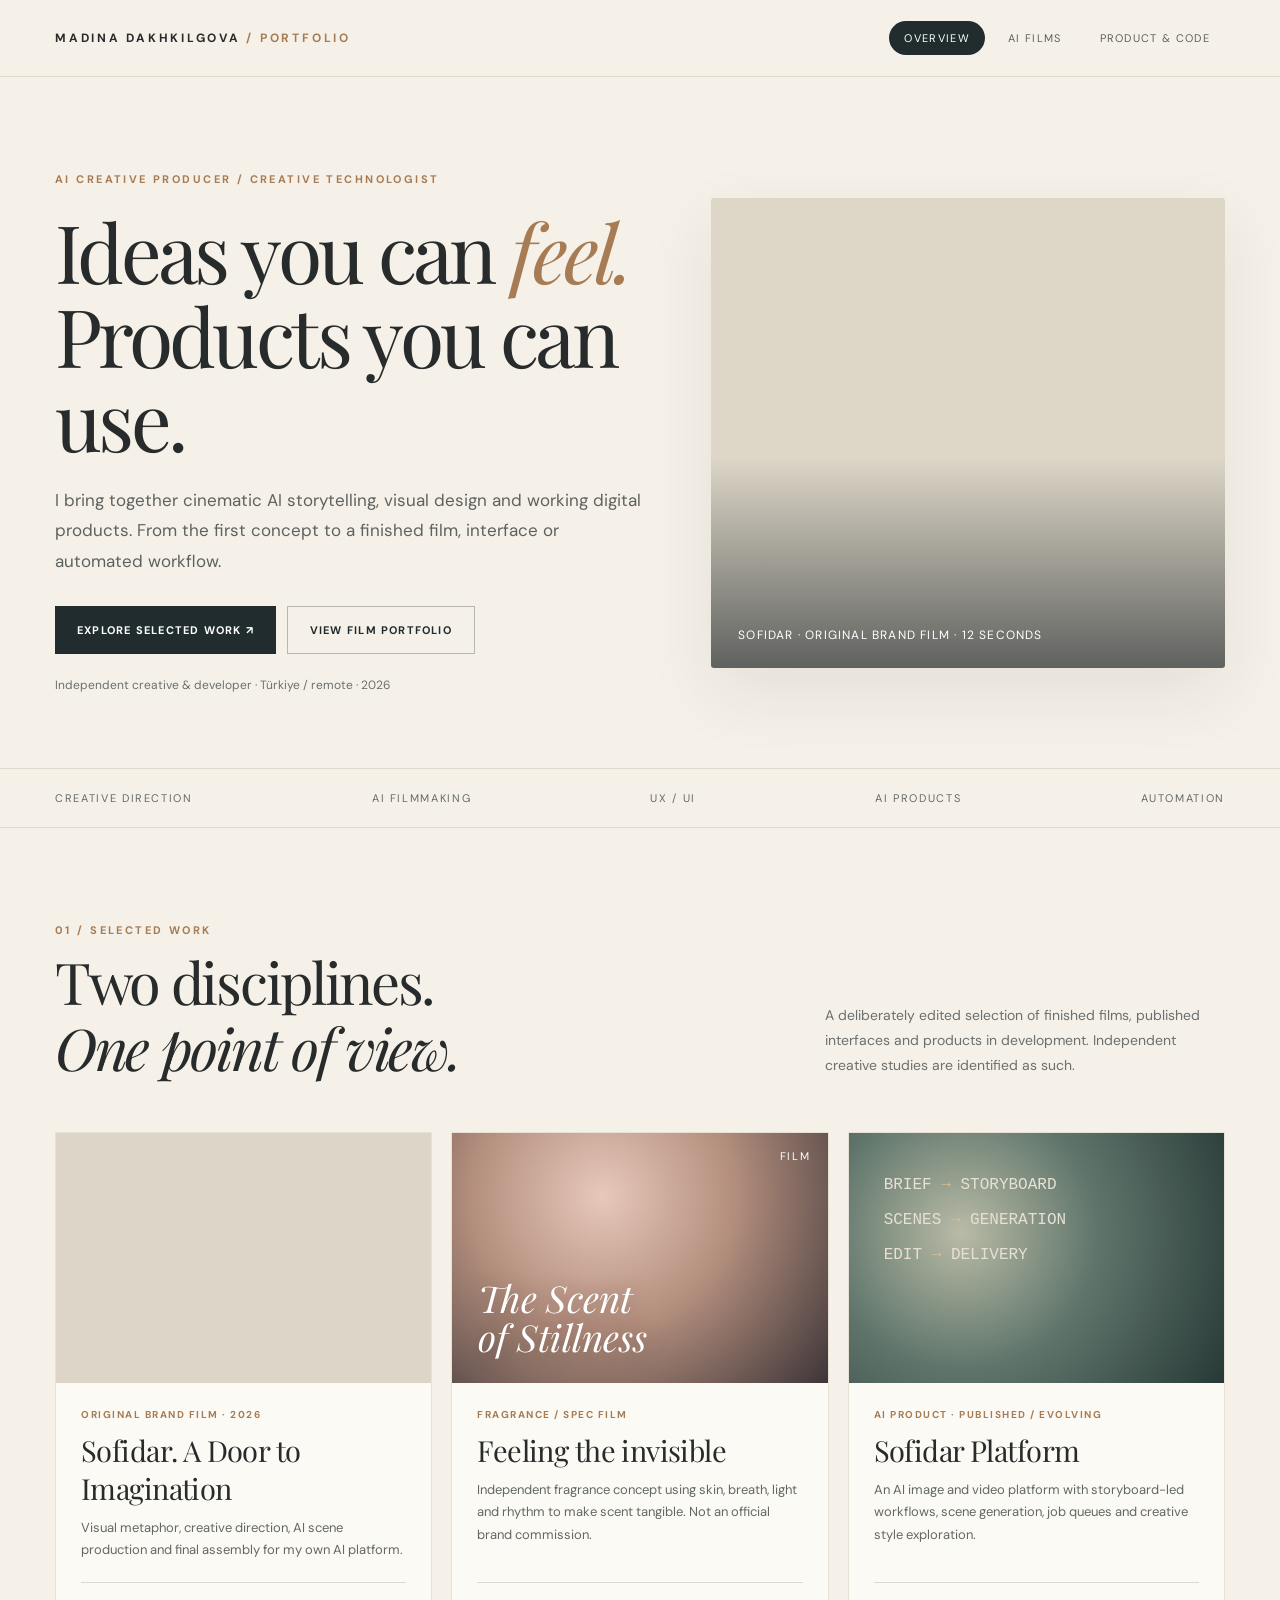
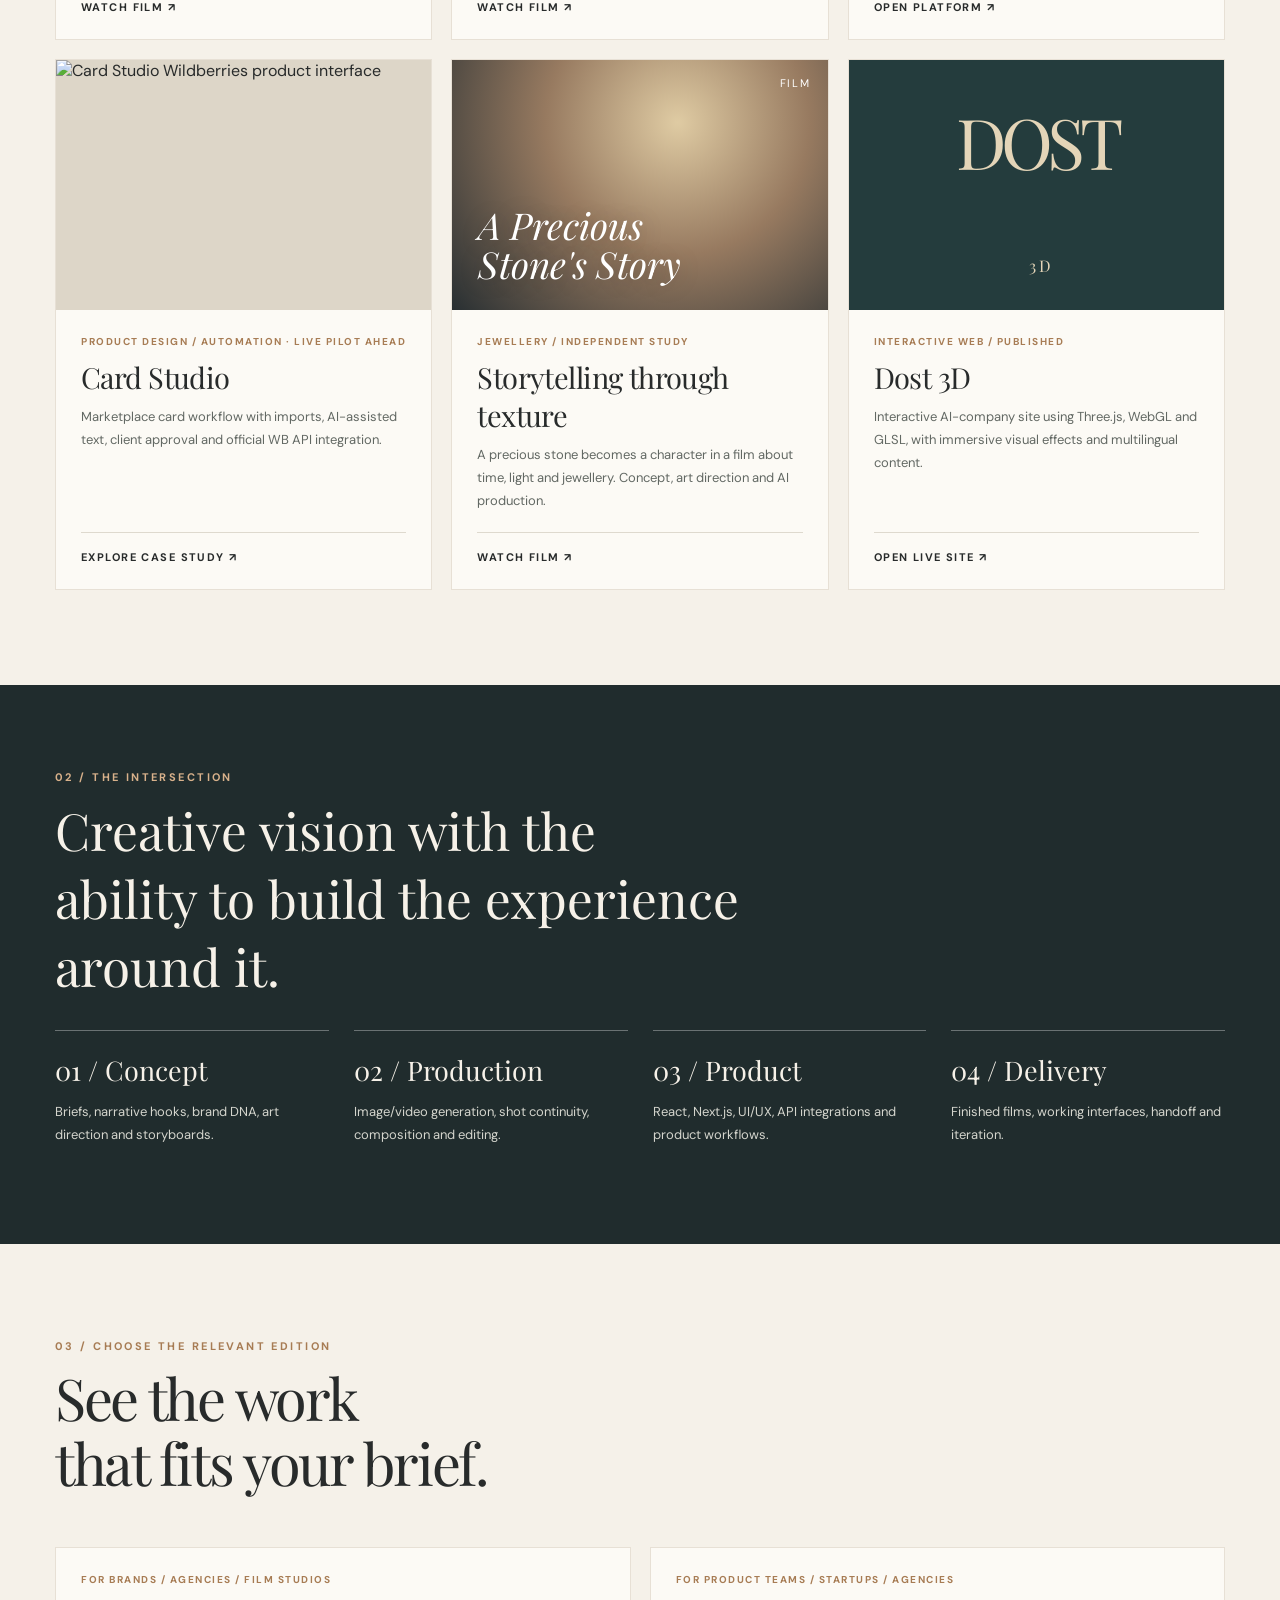
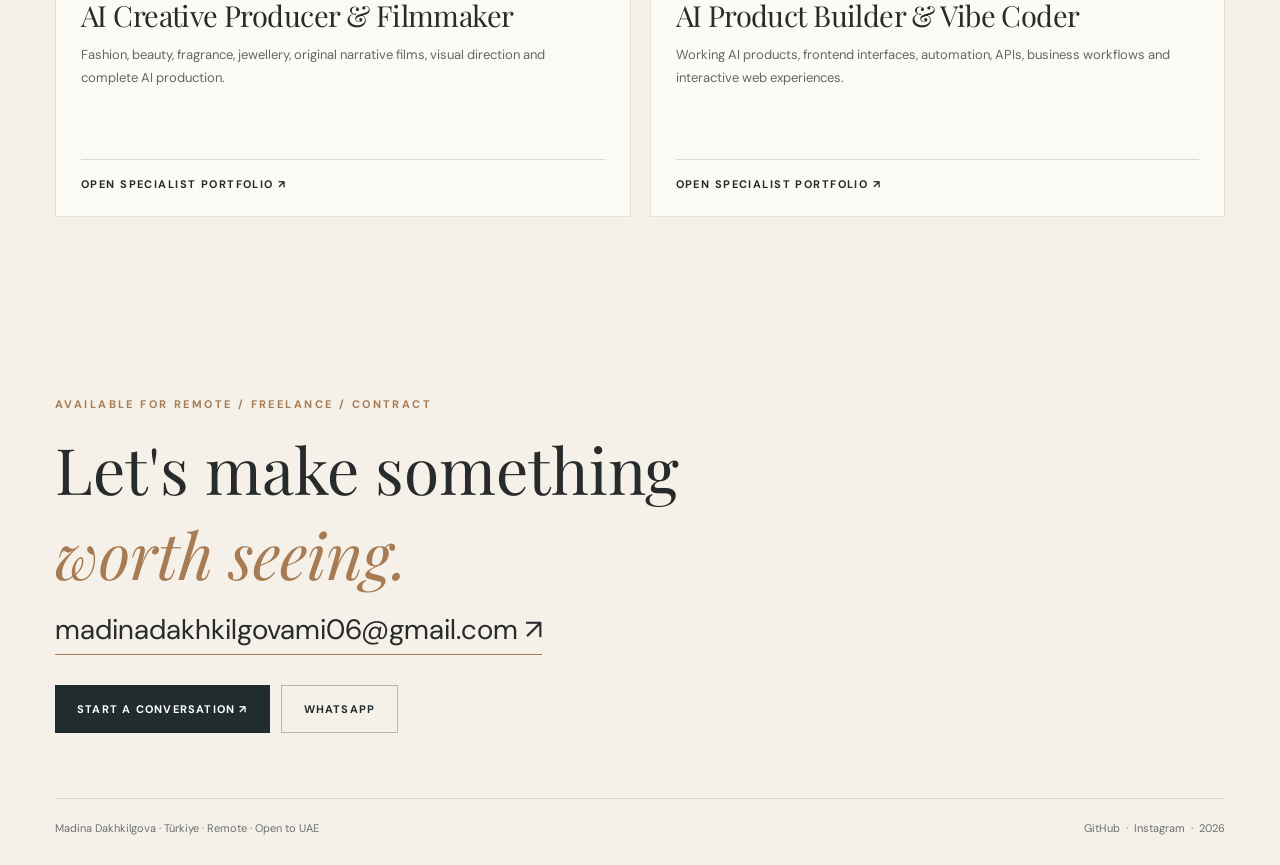
==== portfolio-kit/index.html @ c739332a "Add application-ready portfolio editions: portfolio-kit/index.html" ====
<!doctype html><html lang="en"><head><meta charset="utf-8"><meta name="viewport" content="width=device-width,initial-scale=1"><title>Creative Technologist & AI Creative Producer | Madina Dakhkilgova</title><meta name="description" content="AI films, brand visuals and real AI-powered products, by Madina Dakhkilgova."><meta property="og:title" content="Creative Technologist & AI Creative Producer — Madina Dakhkilgova"><meta property="og:description" content="AI films, brand visuals and real AI-powered products, by Madina Dakhkilgova."><meta name="theme-color" content="#f5f1e9"><link rel="stylesheet" href="style.css"></head><body><header class="top"><div class="wrap"><a class="brand" href="index.html">MADINA DAKHKILGOVA<span style="color:#a77c54"> / PORTFOLIO</span></a><nav class="nav" aria-label="Portfolio editions"><a class="active" href="index.html">Overview</a><a class="" href="films.html">AI Films</a><a class="" href="tech.html">Product & Code</a></nav></div></header>
<main><section class="hero"><div class="wrap hero-grid"><div><div class="eyebrow">AI Creative Producer / Creative Technologist</div><h1>Ideas you can <em>feel.</em><br>Products you can use.</h1><p class="lede">I bring together cinematic AI storytelling, visual design and working digital products. From the first concept to a finished film, interface or automated workflow.</p><div class="actions"><a class="btn" href="#work">Explore selected work ↗</a><a class="btn secondary" href="films.html">View film portfolio</a></div><div class="small">Independent creative & developer · Türkiye / remote · 2026</div></div><div class="hero-media"><video src="https://madina-di.github.io/sofiere-studio/media/sofidar-door.mp4" autoplay muted loop playsinline preload="metadata" aria-label="Sofidar original brand film"></video><div class="media-caption">SOFIDAR · ORIGINAL BRAND FILM · 12 SECONDS</div></div></div></section>
<div class="strip"><div class="wrap"><span>Creative direction</span><span>AI filmmaking</span><span>UX / UI</span><span>AI products</span><span>Automation</span></div></div>
<section class="section" id="work"><div class="wrap"><div class="section-head"><div><div class="eyebrow">01 / Selected work</div><h2>Two disciplines.<br><em>One point of view.</em></h2></div><p class="section-desc">A deliberately edited selection of finished films, published interfaces and products in development. Independent creative studies are identified as such.</p></div><div class="cards">
<article class="card"><div class="art"><video src="https://madina-di.github.io/sofiere-studio/media/sofidar-door.mp4" autoplay muted loop playsinline preload="metadata"></video></div><div class="card-content"><div class="type">Original brand film · 2026</div><h3>Sofidar. A Door to Imagination</h3><p>Visual metaphor, creative direction, AI scene production and final assembly for my own AI platform.</p><a class="link" href="https://madina-di.github.io/sofiere-studio/media/sofidar-door.mp4" target="_blank" rel="noopener">Watch film</a></div></article>
<article class="card"><div class="art rose"><span class="art-label">The Scent<br>of Stillness</span><span class="corner">FILM</span></div><div class="card-content"><div class="type">Fragrance / spec film</div><h3>Feeling the invisible</h3><p>Independent fragrance concept using skin, breath, light and rhythm to make scent tangible. Not an official brand commission.</p><a class="link" href="https://www.instagram.com/sofiere__studio/reel/DfQQac2q9MK/" target="_blank" rel="noopener">Watch film</a></div></article>
<article class="card"><div class="art olive"><div class="code-lines">BRIEF <span>→</span> STORYBOARD<br>SCENES <span>→</span> GENERATION<br>EDIT <span>→</span> DELIVERY</div></div><div class="card-content"><div class="type">AI product · published / evolving</div><h3>Sofidar Platform</h3><p>An AI image and video platform with storyboard-led workflows, scene generation, job queues and creative style exploration.</p><a class="link" href="https://sofidar.com/" target="_blank" rel="noopener">Open platform</a></div></article>
<article class="card"><div class="art"><img loading="lazy" src="https://madina-portfolio-sage.vercel.app/image/card-studio-v2-catalog.jpg" alt="Card Studio Wildberries product interface"></div><div class="card-content"><div class="type">Product design / automation · live pilot ahead</div><h3>Card Studio</h3><p>Marketplace card workflow with imports, AI-assisted text, client approval and official WB API integration.</p><a class="link" href="https://madina-portfolio-sage.vercel.app/case-card-studio.html" target="_blank" rel="noopener">Explore case study</a></div></article>
<article class="card"><div class="art gold"><span class="art-label">A Precious<br>Stone's Story</span><span class="corner">FILM</span></div><div class="card-content"><div class="type">Jewellery / independent study</div><h3>Storytelling through texture</h3><p>A precious stone becomes a character in a film about time, light and jewellery. Concept, art direction and AI production.</p><a class="link" href="https://www.instagram.com/sofiere__studio/reel/DfU1xyRR1XA/" target="_blank" rel="noopener">Watch film</a></div></article>
<article class="card"><div class="art dark"><div class="logo-card">DOST<span style="font-size:16px;letter-spacing:.2em;margin-left:10px">3D</span></div></div><div class="card-content"><div class="type">Interactive web / published</div><h3>Dost 3D</h3><p>Interactive AI-company site using Three.js, WebGL and GLSL, with immersive visual effects and multilingual content.</p><a class="link" href="https://madina-di.github.io/dostik-site-3d/" target="_blank" rel="noopener">Open live site</a></div></article>
</div></div></section>
<section class="panel"><div class="wrap"><div class="eyebrow">02 / The intersection</div><h2>Creative vision with the ability to build the experience around it.</h2><div class="process"><div class="step"><b>01 / Concept</b><p>Briefs, narrative hooks, brand DNA, art direction and storyboards.</p></div><div class="step"><b>02 / Production</b><p>Image/video generation, shot continuity, composition and editing.</p></div><div class="step"><b>03 / Product</b><p>React, Next.js, UI/UX, API integrations and product workflows.</p></div><div class="step"><b>04 / Delivery</b><p>Finished films, working interfaces, handoff and iteration.</p></div></div></div></section>
<section class="section"><div class="wrap"><div class="section-head"><div><div class="eyebrow">03 / Choose the relevant edition</div><h2>See the work<br>that fits your brief.</h2></div></div><div class="cards" style="grid-template-columns:repeat(2,minmax(0,1fr))"><article class="card" style="min-height:270px"><div class="card-content"><div class="type">For brands / agencies / film studios</div><h3>AI Creative Producer & Filmmaker</h3><p>Fashion, beauty, fragrance, jewellery, original narrative films, visual direction and complete AI production.</p><a class="link" href="films.html">Open specialist portfolio</a></div></article><article class="card" style="min-height:270px"><div class="card-content"><div class="type">For product teams / startups / agencies</div><h3>AI Product Builder & Vibe Coder</h3><p>Working AI products, frontend interfaces, automation, APIs, business workflows and interactive web experiences.</p><a class="link" href="tech.html">Open specialist portfolio</a></div></article></div></div></section></main><footer class="footer" id="contact"><div class="wrap"><div class="eyebrow">Available for remote / freelance / contract</div><h2>Let's make something<br><em style="color:#a77c54">worth seeing.</em></h2><a class="email" href="mailto:madinadakhkilgovami06@gmail.com">madinadakhkilgovami06@gmail.com ↗</a><div class="actions"><a class="btn" href="mailto:madinadakhkilgovami06@gmail.com?subject=Project%20inquiry%20-%20Madina%20Dakhkilgova">Start a conversation ↗</a><a class="btn secondary" href="https://wa.me/19162250794" target="_blank" rel="noopener">WhatsApp</a></div><div class="footline"><span>Madina Dakhkilgova · Türkiye · Remote · Open to UAE</span><span><a href="https://github.com/Madina-DI" target="_blank" rel="noopener">GitHub</a> &nbsp;·&nbsp; <a href="https://www.instagram.com/sofiere__studio/" target="_blank" rel="noopener">Instagram</a> &nbsp;·&nbsp; 2026</span></div></div></footer></body></html>
---- portfolio-kit/style.css ----
@import url('https://fonts.googleapis.com/css2?family=DM+Sans:wght@400;500;600;700&family=Playfair+Display:ital,wght@0,400;0,500;0,600;1,400;1,500&display=swap');
:root{--paper:#f5f1e9;--ivory:#fcfaf5;--ink:#282b2b;--muted:#6b706f;--line:#ded9ce;--accent:#a77c54;--deep:#202c2d;--shadow:0 25px 70px #252a2514}*{box-sizing:border-box}html{scroll-behavior:smooth}body{margin:0;color:var(--ink);background:var(--paper);font-family:'DM Sans',sans-serif;-webkit-font-smoothing:antialiased}a{color:inherit;text-decoration:none}button,a{transition:opacity .2s,transform .2s}a:hover{opacity:.74}.wrap{width:min(1170px,calc(100% - 64px));margin:auto}.top{position:sticky;top:0;z-index:10;background:#f5f1e9eb;backdrop-filter:blur(16px);border-bottom:1px solid var(--line)}.top .wrap{display:flex;justify-content:space-between;align-items:center;gap:20px;min-height:76px}.brand{font-size:12px;font-weight:700;letter-spacing:.23em;white-space:nowrap}.nav{display:flex;align-items:center;gap:8px}.nav a{font-size:11px;text-transform:uppercase;letter-spacing:.12em;padding:10px 15px;border-radius:40px;color:#5c615f}.nav a.active{background:var(--deep);color:#fff}.nav a:hover{opacity:1;background:#e9e2d6}.nav a.active:hover{background:var(--deep)}.small{font-size:12px;color:var(--muted)}.eyebrow{font-size:11px;letter-spacing:.22em;text-transform:uppercase;color:var(--accent);font-weight:700}.hero{padding:95px 0 75px}.hero-grid{display:grid;grid-template-columns:1.07fr .93fr;gap:65px;align-items:center}.hero h1{font-family:'Playfair Display',Georgia,serif;font-weight:400;letter-spacing:-.045em;line-height:1.04;font-size:clamp(58px,6.3vw,99px);margin:23px 0 24px}.hero h1 em{font-weight:400;color:var(--accent)}.lede{font-size:17px;line-height:1.8;color:#5e625f;max-width:590px}.actions{display:flex;flex-wrap:wrap;gap:11px;margin:30px 0 23px}.btn{display:inline-flex;align-items:center;justify-content:center;gap:12px;background:var(--deep);color:#fff;padding:16px 22px;font-size:11px;letter-spacing:.11em;text-transform:uppercase;font-weight:700}.btn.secondary{background:transparent;color:var(--deep);border:1px solid #b8b7ad}.btn:hover{transform:translateY(-2px);opacity:.9}.hero-media{background:#ded7c8;min-height:470px;position:relative;overflow:hidden;border-radius:3px;box-shadow:var(--shadow)}.hero-media video,.hero-media img{position:absolute;inset:0;width:100%;height:100%;object-fit:cover}.hero-media:after{content:"";position:absolute;inset:0;pointer-events:none;background:linear-gradient(180deg,transparent 55%,#1e2529a8)}.media-caption{position:absolute;bottom:25px;left:27px;z-index:1;color:#fff;font-size:12px;letter-spacing:.1em}.hero-art{height:100%;min-height:470px;display:grid;place-items:center;background:radial-gradient(circle at 40% 35%,#a7a89a 0,#626e67 32%,#283736 78%);color:#eee8dc}.hero-art .orbit{width:67%;aspect-ratio:1;border:1px solid #f2eee7a3;border-radius:50%;display:grid;place-items:center;box-shadow:0 0 0 35px #ffffff09,0 0 0 72px #ffffff08}.hero-art .orbit span{font-family:'Playfair Display',serif;font-size:clamp(55px,7vw,105px);font-style:italic}.hero-art small{position:absolute;bottom:24px;left:25px;color:#e8e5dd;font-size:11px;letter-spacing:.14em}.strip{border-top:1px solid var(--line);border-bottom:1px solid var(--line);padding:22px 0}.strip .wrap{display:flex;gap:25px;justify-content:space-between;flex-wrap:wrap;font-size:11px;letter-spacing:.15em;text-transform:uppercase;color:#656a66}.section{padding:95px 0}.section-head{display:flex;align-items:end;justify-content:space-between;gap:35px;margin-bottom:39px}.section h2{font-family:'Playfair Display',serif;font-weight:400;font-size:clamp(40px,4.5vw,66px);letter-spacing:-.04em;line-height:1.14;margin:12px 0}.section-desc{max-width:400px;font-size:14px;line-height:1.8;color:var(--muted)}.cards{display:grid;grid-template-columns:repeat(3,1fr);gap:19px}.card{background:var(--ivory);border:1px solid #e7e0d5;overflow:hidden;display:flex;flex-direction:column;min-height:460px}.card .art{height:250px;position:relative;overflow:hidden;background:#ddd6c8}.card .art img,.card .art video{width:100%;height:100%;object-fit:cover;display:block}.art.dark{background:radial-gradient(ellipse at 72% 25%,#928778,#403e3b 48%,#202c2d)}.art.rose{background:radial-gradient(circle at 40% 25%,#e7c8bb,#b38e7d 45%,#3d3538)}.art.gold{background:radial-gradient(circle at 60% 25%,#dfcba3,#977a60 45%,#282f32)}.art.olive{background:radial-gradient(circle at 30% 40%,#b9bba6,#5f756b 45%,#273936)}.art.stone{background:radial-gradient(circle at 40% 30%,#c7c4bd,#7d8281 48%,#2e3335)}.art:has(.art-label){display:flex;align-items:flex-end;padding:26px}.art-label{font-family:'Playfair Display',serif;font-size:37px;font-style:italic;color:#fff;max-width:260px;line-height:1.05;z-index:1;text-shadow:0 2px 25px #0004}.art .corner{position:absolute;right:17px;top:16px;color:#fff;font-size:11px;letter-spacing:.16em;text-transform:uppercase}.card-content{padding:25px;display:flex;flex-direction:column;flex:1}.card .type{font-size:10px;letter-spacing:.15em;text-transform:uppercase;color:var(--accent);font-weight:700}.card h3{font-family:'Playfair Display',serif;font-size:29px;font-weight:400;letter-spacing:-.02em;margin:10px 0}.card p{color:#626863;font-size:13px;line-height:1.75;margin:0 0 20px}.card .link{margin-top:auto;border-top:1px solid var(--line);padding-top:17px;font-size:11px;text-transform:uppercase;letter-spacing:.13em;font-weight:700}.card .link:after{content:" ↗"}.feature{display:grid;grid-template-columns:1fr 1fr;gap:65px;align-items:center}.feature img{width:100%;border:1px solid var(--line);box-shadow:var(--shadow)}.feature p{color:var(--muted);line-height:1.8}.feature h2{font-family:'Playfair Display',serif;font-size:clamp(42px,4vw,62px);font-weight:400;letter-spacing:-.035em;margin:14px 0}.feature ul{list-style:none;padding:0;margin:20px 0 30px}.feature li{padding:12px 0;border-bottom:1px solid var(--line);font-size:13px;color:#626862}.panel{background:var(--deep);color:#f6f1e8;padding:85px 0}.panel .eyebrow{color:#d8b18b}.panel h2{font-family:'Playfair Display',serif;font-size:clamp(42px,4vw,60px);font-weight:400;max-width:690px;margin:12px 0 30px}.process{display:grid;grid-template-columns:repeat(4,1fr);gap:25px}.step{border-top:1px solid #ffffff55;padding-top:21px}.step b{font-family:'Playfair Display',serif;font-size:27px;font-weight:400}.step p{font-size:13px;color:#d4d5cd;line-height:1.7}.footer{padding:85px 0 30px}.footer h2{font-family:'Playfair Display',serif;font-weight:400;font-size:clamp(42px,5vw,70px);margin:15px 0}.footer .footline{display:flex;gap:20px;justify-content:space-between;flex-wrap:wrap;border-top:1px solid var(--line);margin-top:65px;padding-top:22px;font-size:11px;color:var(--muted)}.footer a.email{display:inline-block;font-size:clamp(17px,2.2vw,28px);border-bottom:1px solid var(--accent);padding-bottom:6px}.label-row{display:flex;flex-wrap:wrap;gap:7px;margin:20px 0}.pill{border:1px solid #cfc9bc;border-radius:30px;font-size:10px;padding:8px 11px;color:#666d68}.note{font-size:11px;color:var(--muted);line-height:1.6}.wide{grid-column:span 2}.wide .art{height:300px}.wide .card-content{min-height:190px}.banner{background:#e9e1d5;border:1px solid #d7cbb9;padding:24px 28px;font-size:13px;line-height:1.7;color:#5b615d}.intro-line{font-family:'Playfair Display',serif;font-size:25px;font-style:italic;line-height:1.4;color:#69645e;max-width:800px}.logo-card{display:grid;place-items:center;height:100%;background:#243c3d;color:#e4d5b8;font-family:'Playfair Display',serif;font-size:70px;letter-spacing:-.08em}.link-inline{text-decoration:underline;text-underline-offset:5px;text-decoration-color:#b19c82}.code-lines{font-family:monospace;font-size:16px;line-height:2.2;color:#e7e1d5;padding:35px}.code-lines span{color:#e0bc91}.film-frame{position:relative;overflow:hidden;background:#292f30;aspect-ratio:16/10}.film-frame iframe{position:absolute;inset:0;width:100%;height:100%;border:0}@media(max-width:950px){.hero-grid,.feature{grid-template-columns:1fr;gap:35px}.hero{padding-top:60px}.hero-media,.hero-art{min-height:400px}.cards{grid-template-columns:repeat(2,1fr)}.process{grid-template-columns:repeat(2,1fr)}.wide{grid-column:span 2}}@media(max-width:640px){.wrap{width:calc(100% - 34px)}.top .wrap{min-height:66px;flex-wrap:wrap;padding:12px 0}.brand{font-size:11px}.nav{width:100%;justify-content:space-between;gap:3px}.nav a{font-size:9px;padding:8px 9px}.hero{padding:50px 0}.hero h1{font-size:54px}.hero-media,.hero-art{min-height:340px}.section{padding:60px 0}.section-head{display:block}.cards,.process{grid-template-columns:1fr}.wide{grid-column:auto}.panel{padding:60px 0}.footer{padding:60px 0 25px}.card .art{height:220px}.strip .wrap{gap:10px;justify-content:start}.strip span{margin-right:18px}}@media(prefers-reduced-motion:reduce){html{scroll-behavior:auto}a,.btn{transition:none}}
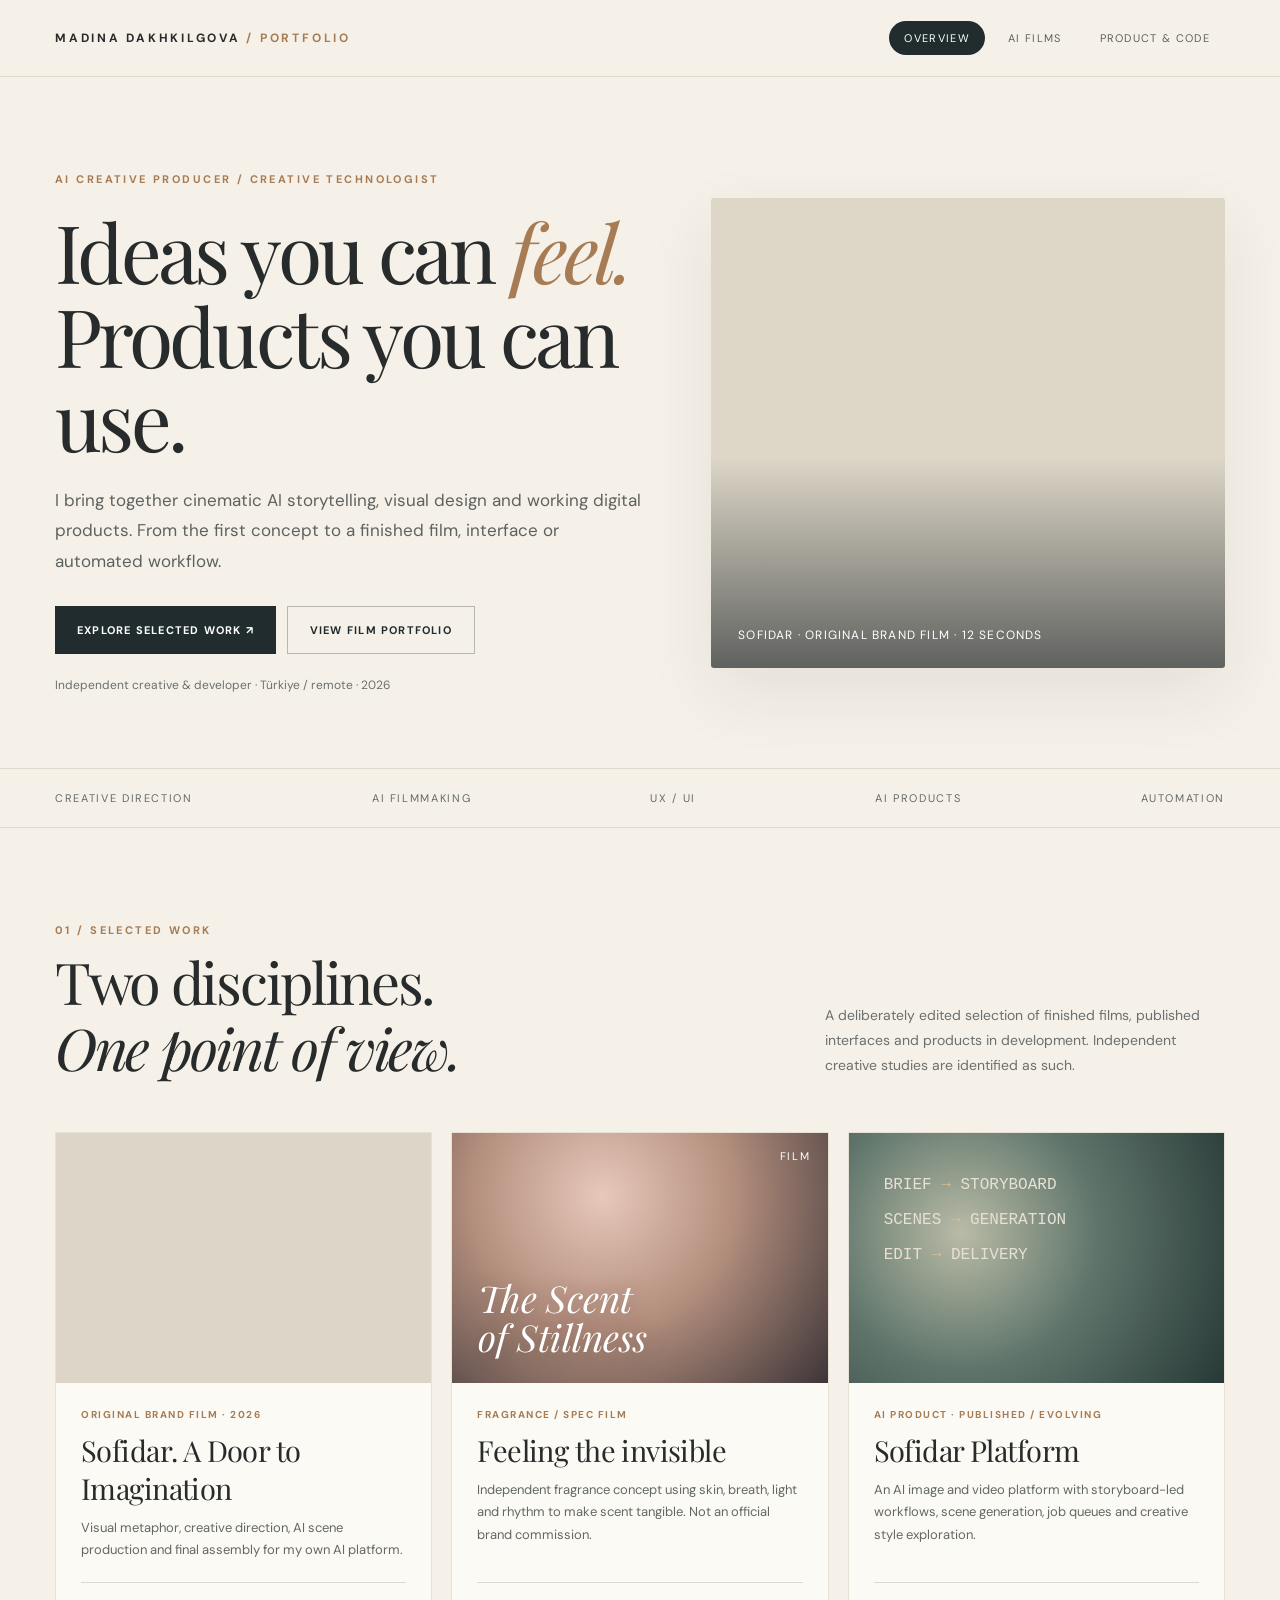
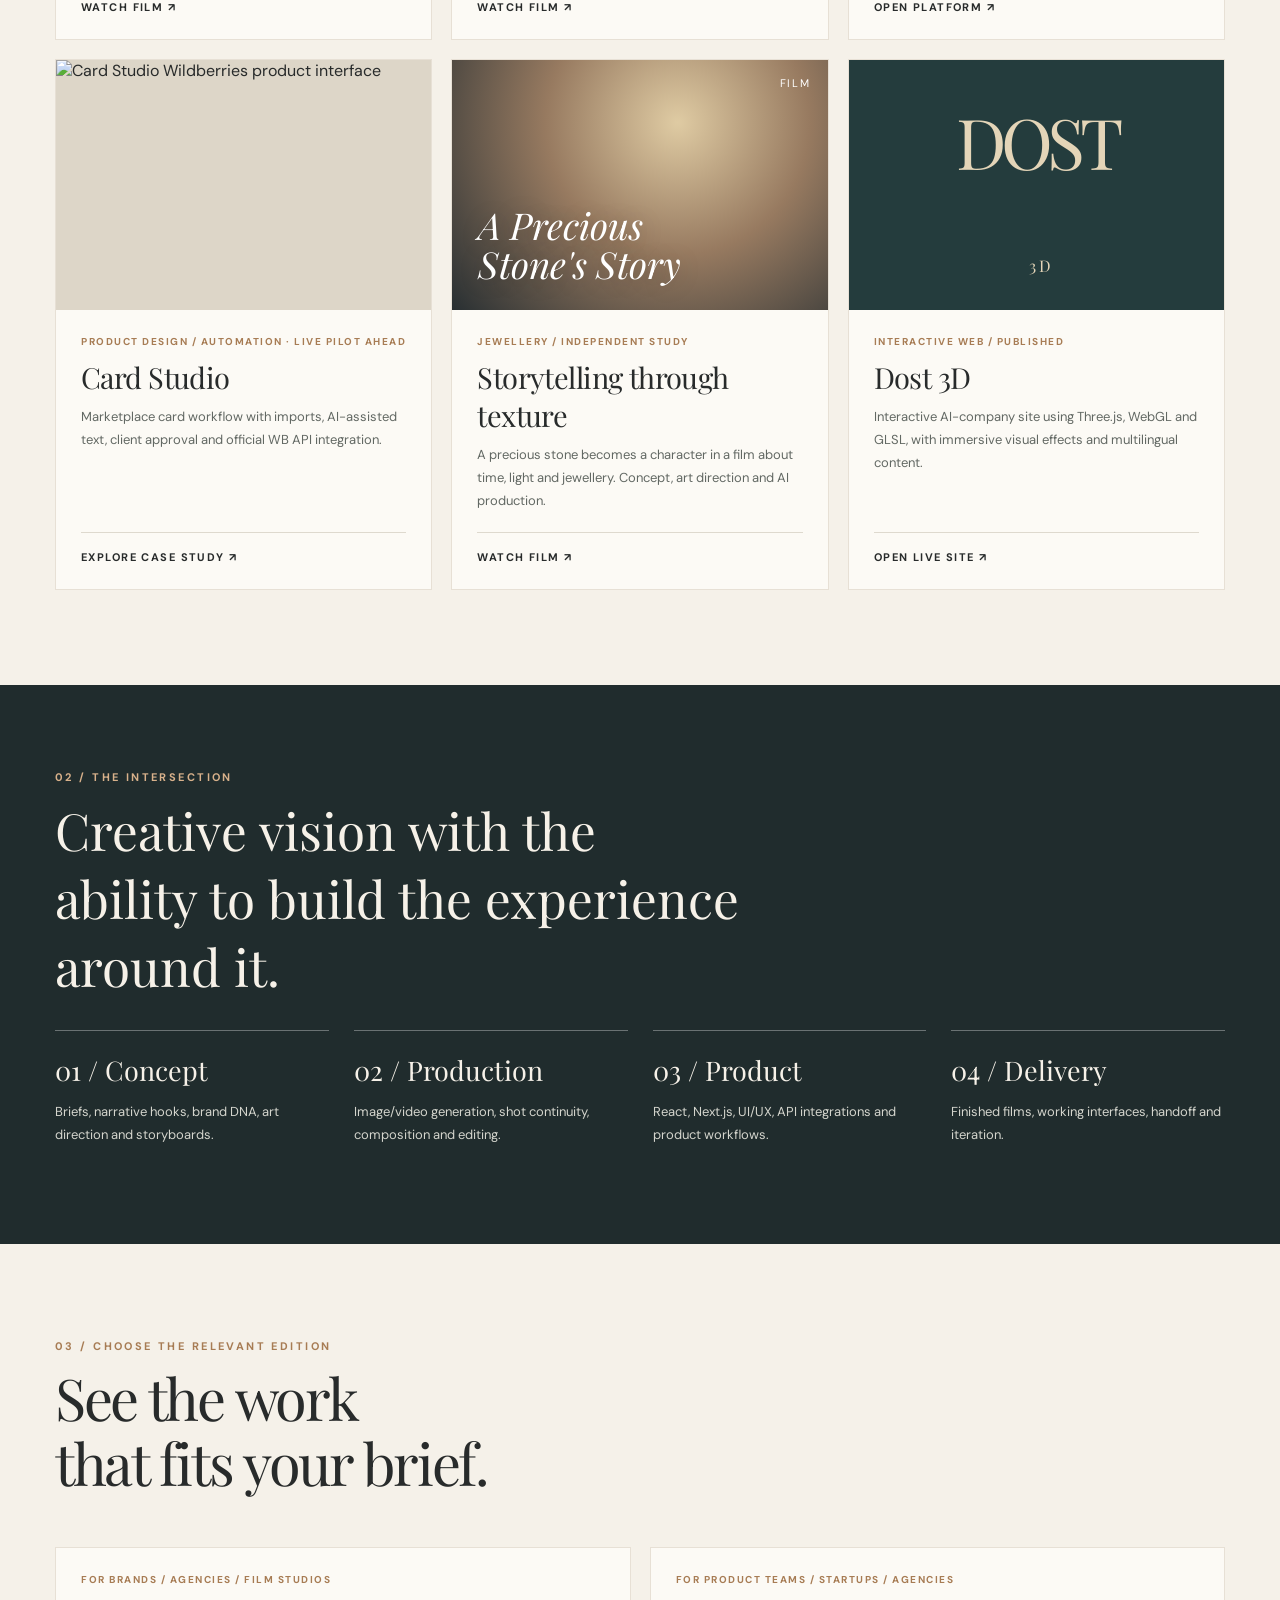
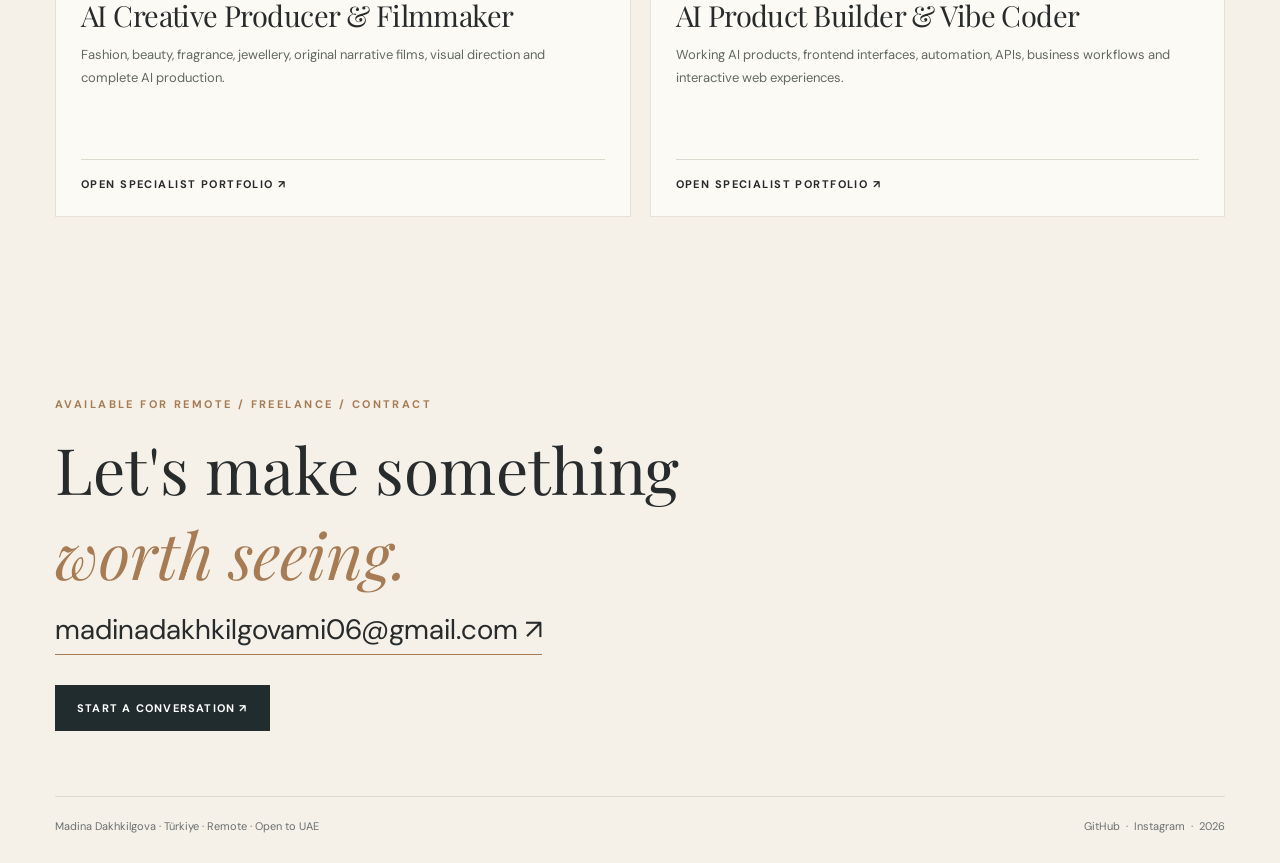
==== commit c1894516: "Keep private contact number off public portfolio" ====
--- a/portfolio-kit/index.html
+++ b/portfolio-kit/index.html
@@ -10,4 +10,4 @@
 <article class="card"><div class="art dark"><div class="logo-card">DOST<span style="font-size:16px;letter-spacing:.2em;margin-left:10px">3D</span></div></div><div class="card-content"><div class="type">Interactive web / published</div><h3>Dost 3D</h3><p>Interactive AI-company site using Three.js, WebGL and GLSL, with immersive visual effects and multilingual content.</p><a class="link" href="https://madina-di.github.io/dostik-site-3d/" target="_blank" rel="noopener">Open live site</a></div></article>
 </div></div></section>
 <section class="panel"><div class="wrap"><div class="eyebrow">02 / The intersection</div><h2>Creative vision with the ability to build the experience around it.</h2><div class="process"><div class="step"><b>01 / Concept</b><p>Briefs, narrative hooks, brand DNA, art direction and storyboards.</p></div><div class="step"><b>02 / Production</b><p>Image/video generation, shot continuity, composition and editing.</p></div><div class="step"><b>03 / Product</b><p>React, Next.js, UI/UX, API integrations and product workflows.</p></div><div class="step"><b>04 / Delivery</b><p>Finished films, working interfaces, handoff and iteration.</p></div></div></div></section>
-<section class="section"><div class="wrap"><div class="section-head"><div><div class="eyebrow">03 / Choose the relevant edition</div><h2>See the work<br>that fits your brief.</h2></div></div><div class="cards" style="grid-template-columns:repeat(2,minmax(0,1fr))"><article class="card" style="min-height:270px"><div class="card-content"><div class="type">For brands / agencies / film studios</div><h3>AI Creative Producer & Filmmaker</h3><p>Fashion, beauty, fragrance, jewellery, original narrative films, visual direction and complete AI production.</p><a class="link" href="films.html">Open specialist portfolio</a></div></article><article class="card" style="min-height:270px"><div class="card-content"><div class="type">For product teams / startups / agencies</div><h3>AI Product Builder & Vibe Coder</h3><p>Working AI products, frontend interfaces, automation, APIs, business workflows and interactive web experiences.</p><a class="link" href="tech.html">Open specialist portfolio</a></div></article></div></div></section></main><footer class="footer" id="contact"><div class="wrap"><div class="eyebrow">Available for remote / freelance / contract</div><h2>Let's make something<br><em style="color:#a77c54">worth seeing.</em></h2><a class="email" href="mailto:madinadakhkilgovami06@gmail.com">madinadakhkilgovami06@gmail.com ↗</a><div class="actions"><a class="btn" href="mailto:madinadakhkilgovami06@gmail.com?subject=Project%20inquiry%20-%20Madina%20Dakhkilgova">Start a conversation ↗</a><a class="btn secondary" href="https://wa.me/19162250794" target="_blank" rel="noopener">WhatsApp</a></div><div class="footline"><span>Madina Dakhkilgova · Türkiye · Remote · Open to UAE</span><span><a href="https://github.com/Madina-DI" target="_blank" rel="noopener">GitHub</a> &nbsp;·&nbsp; <a href="https://www.instagram.com/sofiere__studio/" target="_blank" rel="noopener">Instagram</a> &nbsp;·&nbsp; 2026</span></div></div></footer></body></html>+<section class="section"><div class="wrap"><div class="section-head"><div><div class="eyebrow">03 / Choose the relevant edition</div><h2>See the work<br>that fits your brief.</h2></div></div><div class="cards" style="grid-template-columns:repeat(2,minmax(0,1fr))"><article class="card" style="min-height:270px"><div class="card-content"><div class="type">For brands / agencies / film studios</div><h3>AI Creative Producer & Filmmaker</h3><p>Fashion, beauty, fragrance, jewellery, original narrative films, visual direction and complete AI production.</p><a class="link" href="films.html">Open specialist portfolio</a></div></article><article class="card" style="min-height:270px"><div class="card-content"><div class="type">For product teams / startups / agencies</div><h3>AI Product Builder & Vibe Coder</h3><p>Working AI products, frontend interfaces, automation, APIs, business workflows and interactive web experiences.</p><a class="link" href="tech.html">Open specialist portfolio</a></div></article></div></div></section></main><footer class="footer" id="contact"><div class="wrap"><div class="eyebrow">Available for remote / freelance / contract</div><h2>Let's make something<br><em style="color:#a77c54">worth seeing.</em></h2><a class="email" href="mailto:madinadakhkilgovami06@gmail.com">madinadakhkilgovami06@gmail.com ↗</a><div class="actions"><a class="btn" href="mailto:madinadakhkilgovami06@gmail.com?subject=Project%20inquiry%20-%20Madina%20Dakhkilgova">Start a conversation ↗</a></div><div class="footline"><span>Madina Dakhkilgova · Türkiye · Remote · Open to UAE</span><span><a href="https://github.com/Madina-DI" target="_blank" rel="noopener">GitHub</a> &nbsp;·&nbsp; <a href="https://www.instagram.com/sofiere__studio/" target="_blank" rel="noopener">Instagram</a> &nbsp;·&nbsp; 2026</span></div></div></footer></body></html>
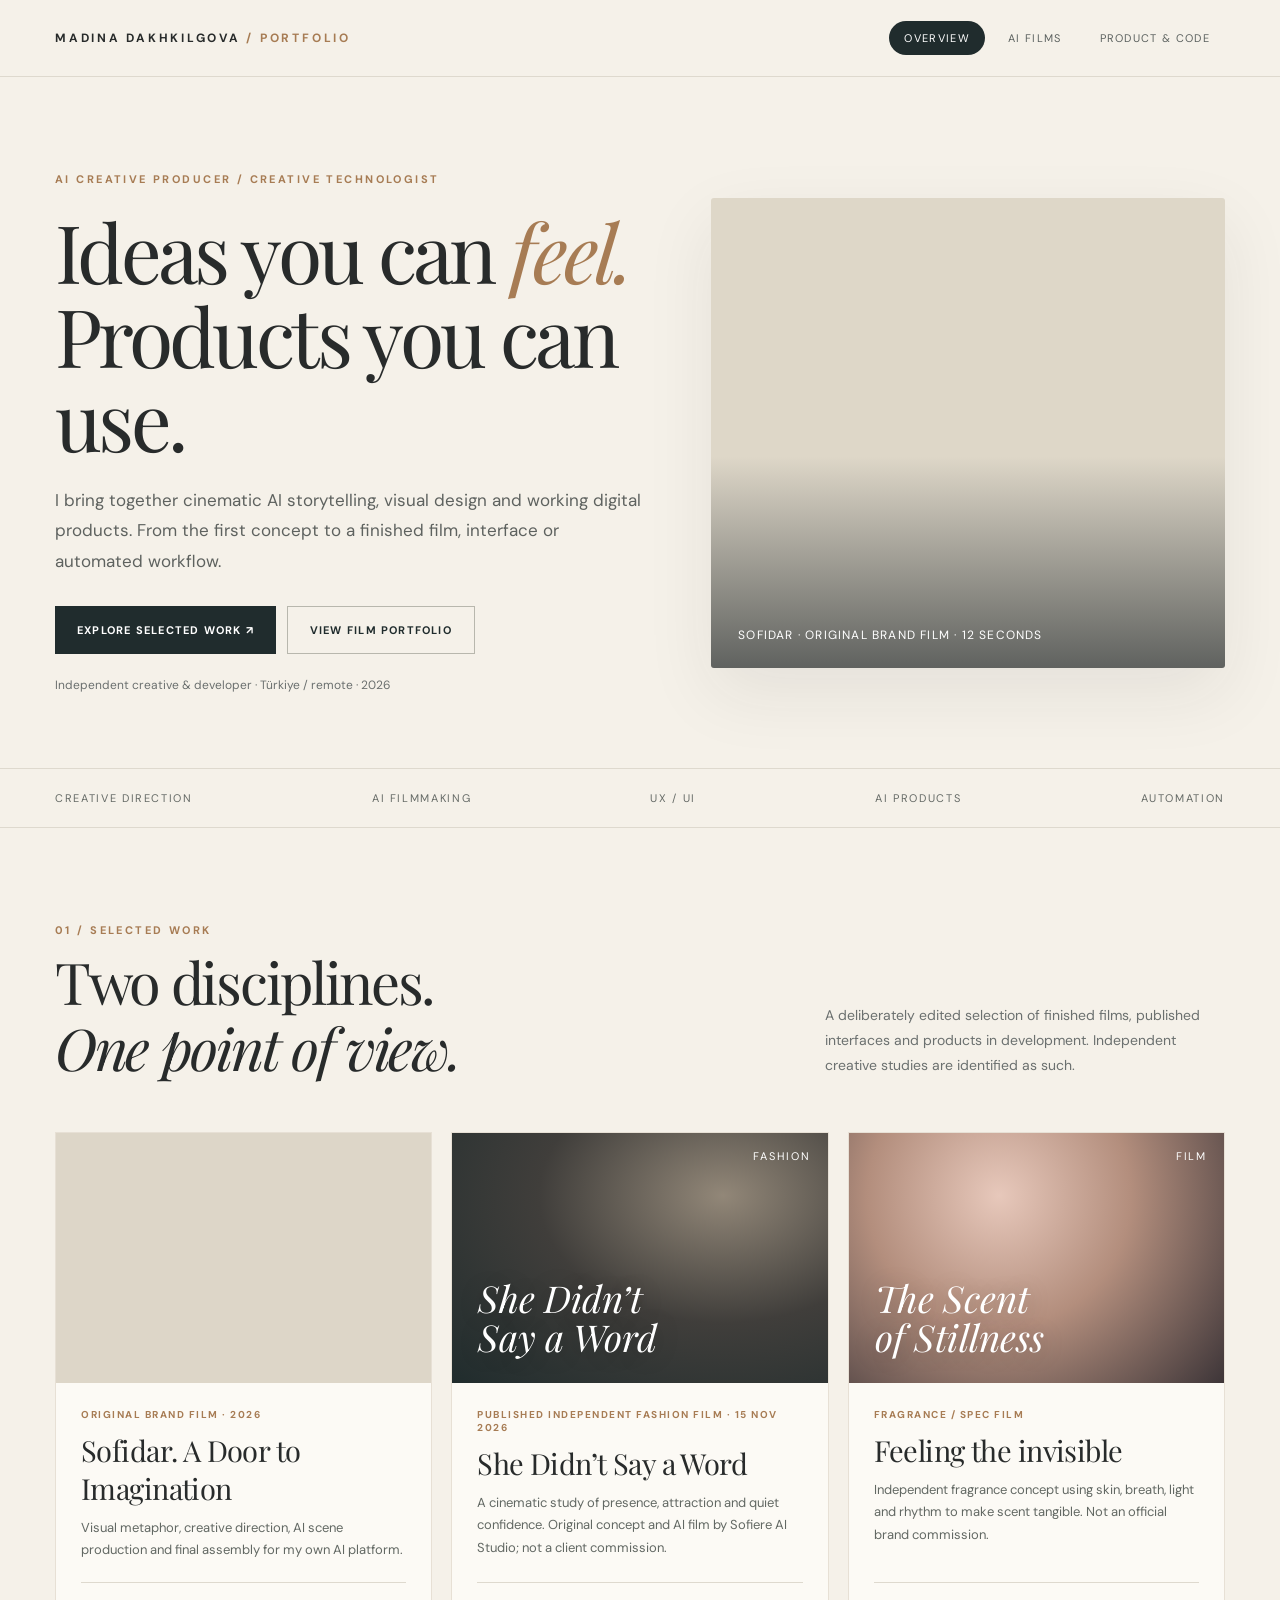
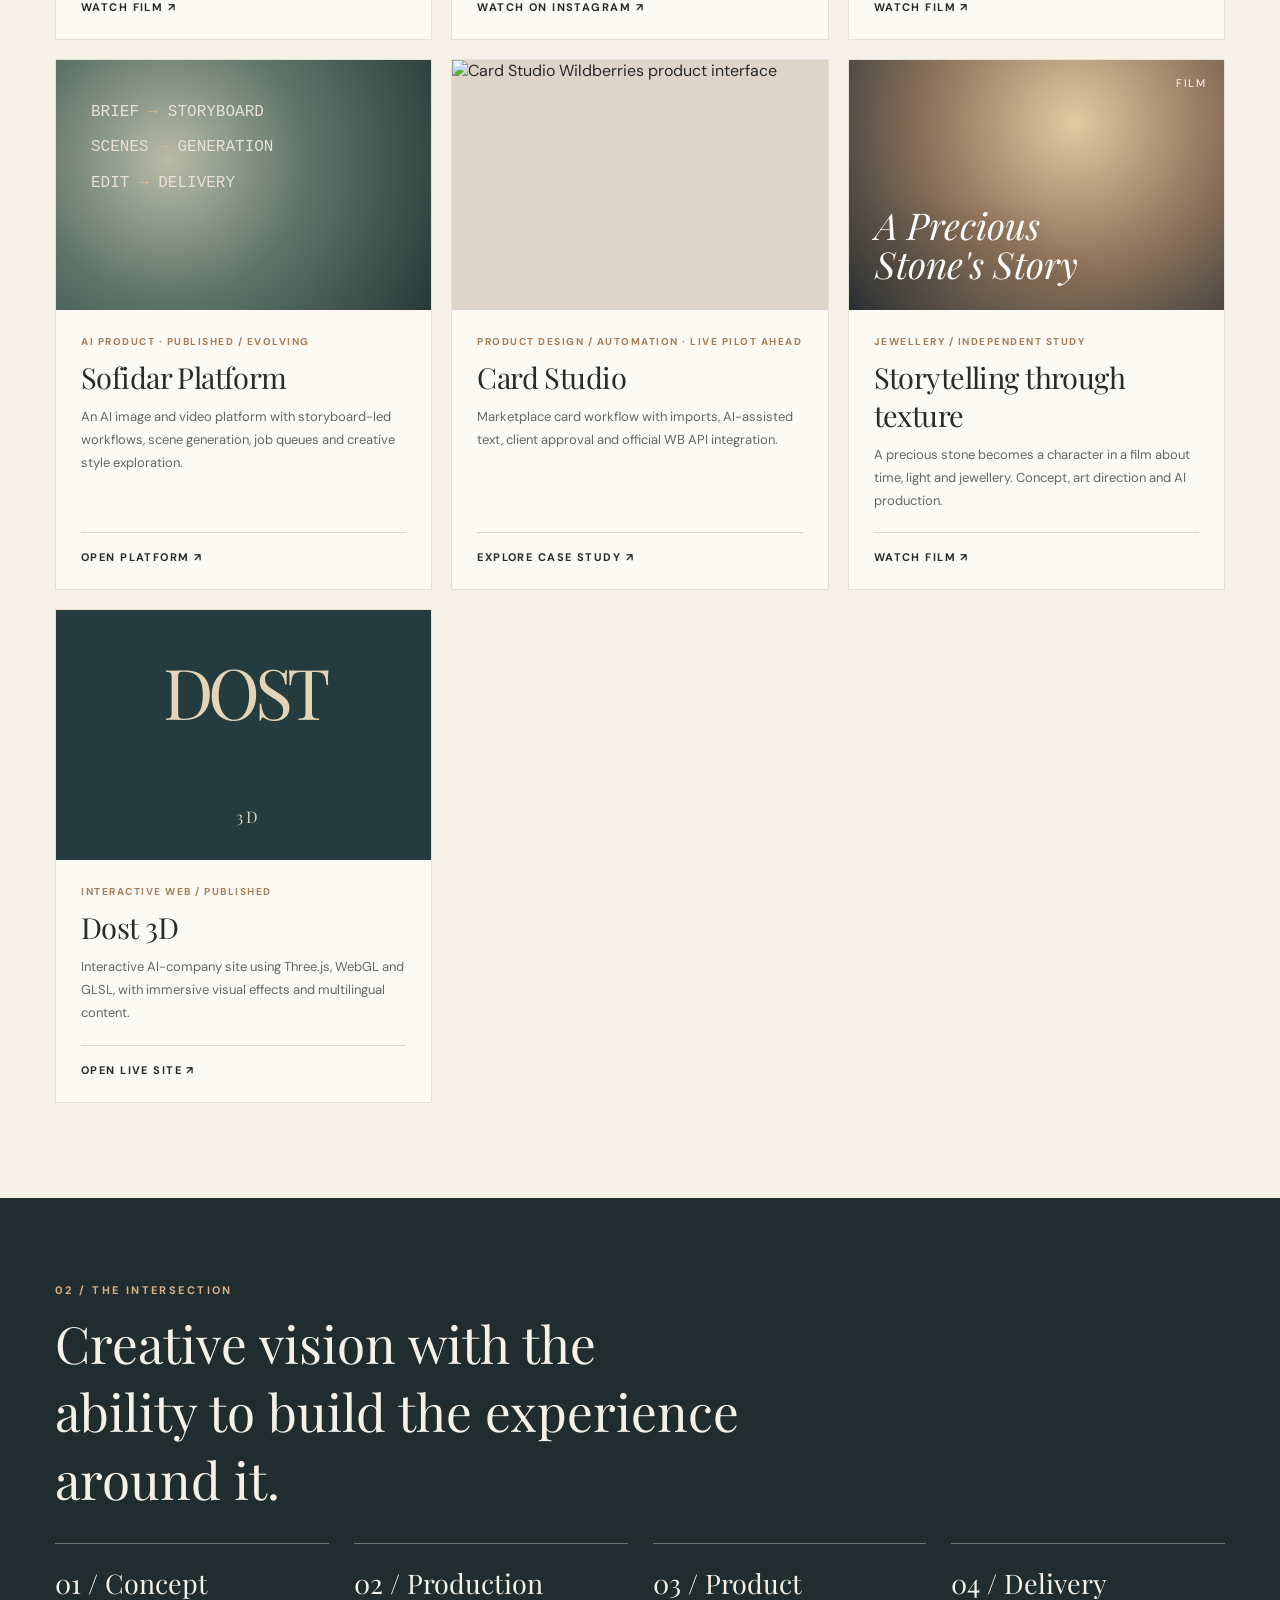
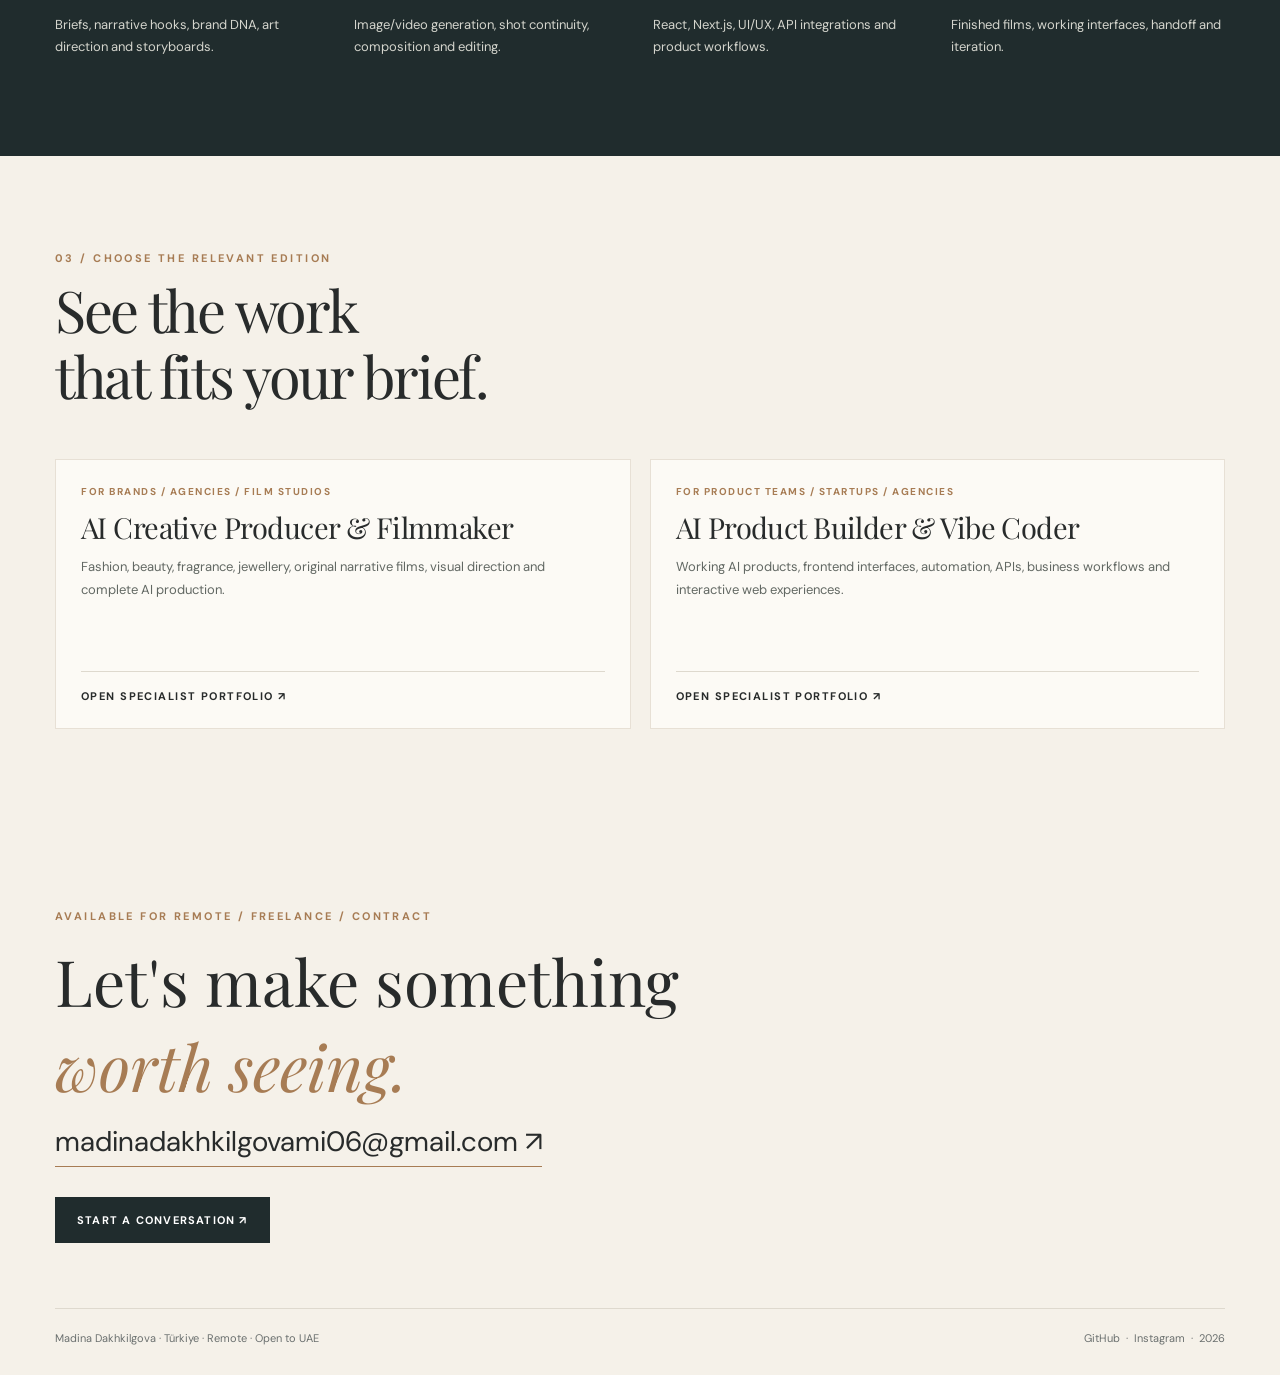
==== commit 547cb49d: "Add published independent fashion film She Didn't Say a Word" ====
--- a/portfolio-kit/index.html
+++ b/portfolio-kit/index.html
@@ -3,6 +3,7 @@
 <div class="strip"><div class="wrap"><span>Creative direction</span><span>AI filmmaking</span><span>UX / UI</span><span>AI products</span><span>Automation</span></div></div>
 <section class="section" id="work"><div class="wrap"><div class="section-head"><div><div class="eyebrow">01 / Selected work</div><h2>Two disciplines.<br><em>One point of view.</em></h2></div><p class="section-desc">A deliberately edited selection of finished films, published interfaces and products in development. Independent creative studies are identified as such.</p></div><div class="cards">
 <article class="card"><div class="art"><video src="https://madina-di.github.io/sofiere-studio/media/sofidar-door.mp4" autoplay muted loop playsinline preload="metadata"></video></div><div class="card-content"><div class="type">Original brand film · 2026</div><h3>Sofidar. A Door to Imagination</h3><p>Visual metaphor, creative direction, AI scene production and final assembly for my own AI platform.</p><a class="link" href="https://madina-di.github.io/sofiere-studio/media/sofidar-door.mp4" target="_blank" rel="noopener">Watch film</a></div></article>
+<article class="card"><div class="art dark"><span class="art-label">She Didn’t<br>Say a Word</span><span class="corner">FASHION</span></div><div class="card-content"><div class="type">Published independent fashion film · 15 Nov 2026</div><h3>She Didn’t Say a Word</h3><p>A cinematic study of presence, attraction and quiet confidence. Original concept and AI film by Sofiere AI Studio; not a client commission.</p><a class="link" href="https://www.instagram.com/sofiere__studio/reel/Dfw63NIBcmz/" target="_blank" rel="noopener">Watch on Instagram</a></div></article>
 <article class="card"><div class="art rose"><span class="art-label">The Scent<br>of Stillness</span><span class="corner">FILM</span></div><div class="card-content"><div class="type">Fragrance / spec film</div><h3>Feeling the invisible</h3><p>Independent fragrance concept using skin, breath, light and rhythm to make scent tangible. Not an official brand commission.</p><a class="link" href="https://www.instagram.com/sofiere__studio/reel/DfQQac2q9MK/" target="_blank" rel="noopener">Watch film</a></div></article>
 <article class="card"><div class="art olive"><div class="code-lines">BRIEF <span>→</span> STORYBOARD<br>SCENES <span>→</span> GENERATION<br>EDIT <span>→</span> DELIVERY</div></div><div class="card-content"><div class="type">AI product · published / evolving</div><h3>Sofidar Platform</h3><p>An AI image and video platform with storyboard-led workflows, scene generation, job queues and creative style exploration.</p><a class="link" href="https://sofidar.com/" target="_blank" rel="noopener">Open platform</a></div></article>
 <article class="card"><div class="art"><img loading="lazy" src="https://madina-portfolio-sage.vercel.app/image/card-studio-v2-catalog.jpg" alt="Card Studio Wildberries product interface"></div><div class="card-content"><div class="type">Product design / automation · live pilot ahead</div><h3>Card Studio</h3><p>Marketplace card workflow with imports, AI-assisted text, client approval and official WB API integration.</p><a class="link" href="https://madina-portfolio-sage.vercel.app/case-card-studio.html" target="_blank" rel="noopener">Explore case study</a></div></article>
